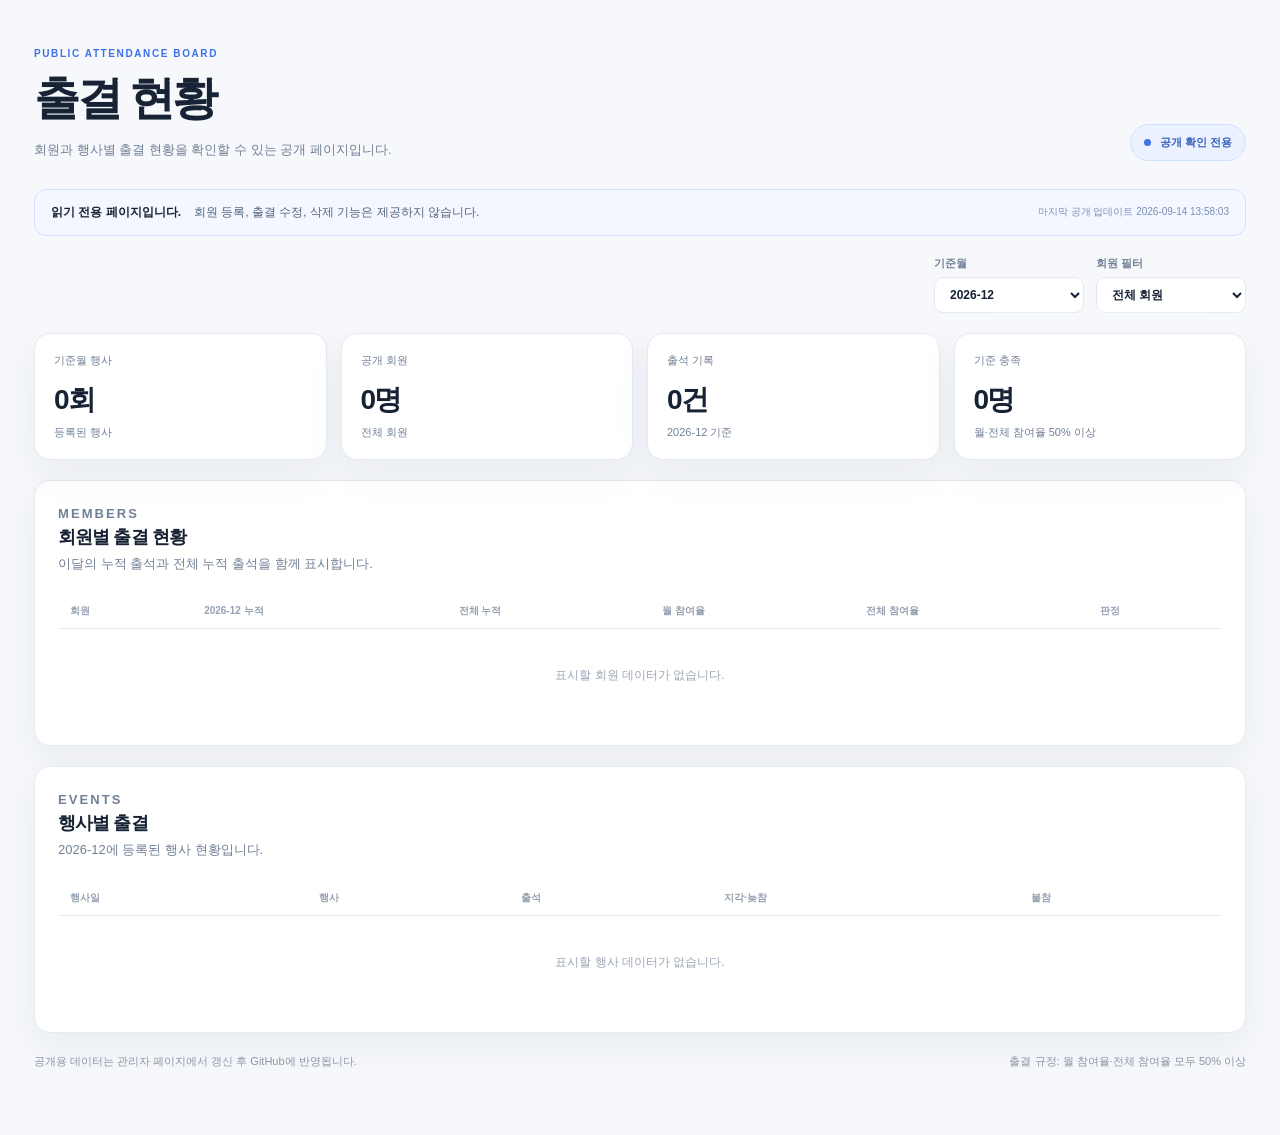
==== public/index.html @ c8b9cae0 "feat: add read-only public attendance page" ====
<!doctype html>
<html lang="ko">
<head>
  <meta charset="utf-8">
  <meta name="viewport" content="width=device-width, initial-scale=1">
  <meta name="description" content="출결 현황 공개 확인 페이지">
  <title>출결 현황</title>
  <link rel="stylesheet" href="./public.css">
</head>
<body>
  <main class="page-shell">
    <header class="hero">
      <div>
        <p class="eyebrow">PUBLIC ATTENDANCE BOARD</p>
        <h1>출결 현황</h1>
        <p class="hero-copy">회원과 행사별 출결 현황을 확인할 수 있는 공개 페이지입니다.</p>
      </div>
      <div class="read-only-badge"><span></span> 공개 확인 전용</div>
    </header>

    <section class="notice" aria-label="공개 페이지 안내">
      <strong>읽기 전용 페이지입니다.</strong>
      <span>회원 등록, 출결 수정, 삭제 기능은 제공하지 않습니다.</span>
      <small id="updated-at">데이터를 불러오는 중입니다.</small>
    </section>

    <section class="toolbar" aria-label="조회 조건">
      <label>
        <span>기준월</span>
        <select id="month-select" aria-label="기준월"></select>
      </label>
      <label>
        <span>회원 필터</span>
        <select id="member-select" aria-label="회원 필터"><option value="all">전체 회원</option></select>
      </label>
    </section>

    <section id="summary-cards" class="summary-grid" aria-label="요약"></section>
    <section id="member-section" class="panel"></section>
    <section id="event-section" class="panel"></section>

    <footer class="footer">
      <span>공개용 데이터는 관리자 페이지에서 갱신 후 GitHub에 반영됩니다.</span>
      <span>출결 규정: 월 참여율·전체 참여율 모두 50% 이상</span>
    </footer>
  </main>
  <script src="./public.js" defer></script>
</body>
</html>
---- public/public.css ----
:root { --ink: #172334; --muted: #718096; --line: #e5eaf0; --paper: #f6f8fb; --card: #fff; --blue: #3d71e8; --blue-soft: #ebf1ff; --green: #168a69; --green-soft: #e6f6ef; --orange: #c56b18; --orange-soft: #fff1dd; --shadow: 0 14px 38px rgba(31,45,68,.06); font-family: Pretendard, -apple-system, BlinkMacSystemFont, "Segoe UI", sans-serif; color: var(--ink); }
* { box-sizing: border-box; }
body { margin: 0; min-width: 320px; background: var(--paper); }
.page-shell { max-width: 1320px; margin: 0 auto; padding: 48px 34px 64px; }
.hero { display: flex; align-items: flex-end; justify-content: space-between; gap: 24px; margin-bottom: 28px; }
.eyebrow { margin: 0 0 9px; color: var(--blue); font-size: 10px; font-weight: 800; letter-spacing: .16em; }
h1, h2, p { margin-top: 0; }
h1 { margin-bottom: 10px; font-size: clamp(30px, 5vw, 46px); letter-spacing: -.07em; }
h2 { margin: 0 0 5px; font-size: 18px; letter-spacing: -.05em; }
.hero-copy, .panel-header p { margin-bottom: 0; color: var(--muted); font-size: 13px; line-height: 1.6; }
.read-only-badge { display: inline-flex; align-items: center; gap: 9px; padding: 10px 13px; border: 1px solid #cfe0ff; border-radius: 999px; color: #3560bd; background: var(--blue-soft); font-size: 11px; font-weight: 800; white-space: nowrap; }
.read-only-badge span { width: 7px; height: 7px; border-radius: 50%; background: var(--blue); }
.notice { display: grid; grid-template-columns: auto 1fr auto; align-items: center; gap: 13px; margin-bottom: 20px; padding: 14px 16px; border: 1px solid #cfe0ff; border-radius: 12px; color: #53657d; background: #f4f7ff; font-size: 12px; }
.notice strong { color: var(--ink); }
.notice small { color: #7990b8; white-space: nowrap; }
.toolbar { display: flex; justify-content: flex-end; gap: 12px; margin-bottom: 20px; }
.toolbar label { display: grid; gap: 6px; color: var(--muted); font-size: 11px; font-weight: 700; }
select { min-width: 150px; border: 1px solid var(--line); border-radius: 9px; padding: 9px 11px; color: var(--ink); background: #fff; font: inherit; font-size: 12px; }
.summary-grid { display: grid; grid-template-columns: repeat(4, minmax(0, 1fr)); gap: 14px; margin-bottom: 20px; }
.summary-card, .panel { border: 1px solid var(--line); border-radius: 16px; background: var(--card); box-shadow: var(--shadow); }
.summary-card { padding: 19px; }
.summary-card span, .summary-card small { display: block; color: var(--muted); font-size: 11px; }
.summary-card strong { display: block; margin: 13px 0 6px; font-size: 28px; letter-spacing: -.07em; }
.panel { margin-bottom: 20px; padding: 23px; }
.panel-header { display: flex; justify-content: space-between; gap: 14px; margin-bottom: 20px; }
.table-wrap { overflow-x: auto; }
table { width: 100%; min-width: 700px; border-collapse: collapse; }
th { padding: 10px 12px; border-bottom: 1px solid var(--line); color: #95a0b1; font-size: 10px; text-align: left; white-space: nowrap; }
td { padding: 13px 12px; border-bottom: 1px solid #edf0f4; color: #56647a; font-size: 12px; }
tr:last-child td { border-bottom: 0; }
.name-cell, .event-cell { color: var(--ink); }
.name-cell strong, .name-cell small, .event-cell strong, .event-cell small { display: block; }
.name-cell small, .event-cell small { margin-top: 4px; color: var(--muted); font-size: 10px; font-weight: 400; }
.avatar { display: inline-grid; place-items: center; width: 28px; height: 28px; margin-right: 8px; border-radius: 9px; color: #3560bd; background: var(--blue-soft); font-size: 11px; font-weight: 800; vertical-align: middle; }
.status { display: inline-flex; min-height: 23px; align-items: center; padding: 0 8px; border-radius: 999px; font-size: 10px; font-weight: 800; white-space: nowrap; }
.status.good { color: var(--green); background: var(--green-soft); }
.status.warn { color: var(--orange); background: var(--orange-soft); }
.empty, .empty-block { padding: 38px 15px; color: #9aa5b4; text-align: center; }
.empty-block { padding: 80px 20px; border: 1px dashed #ccd5e1; border-radius: 14px; background: #fff; }
.footer { display: flex; justify-content: space-between; gap: 14px; color: #8a96a7; font-size: 11px; line-height: 1.6; }
@media (max-width: 760px) { .page-shell { padding: 30px 16px 45px; } .hero { display: block; } .read-only-badge { margin-top: 18px; } .notice { grid-template-columns: 1fr; gap: 5px; } .notice small { white-space: normal; } .toolbar { justify-content: stretch; } .toolbar label { flex: 1; } select { width: 100%; min-width: 0; } .summary-grid { grid-template-columns: repeat(2, minmax(0, 1fr)); } .panel { padding: 17px; } .footer { display: grid; } }
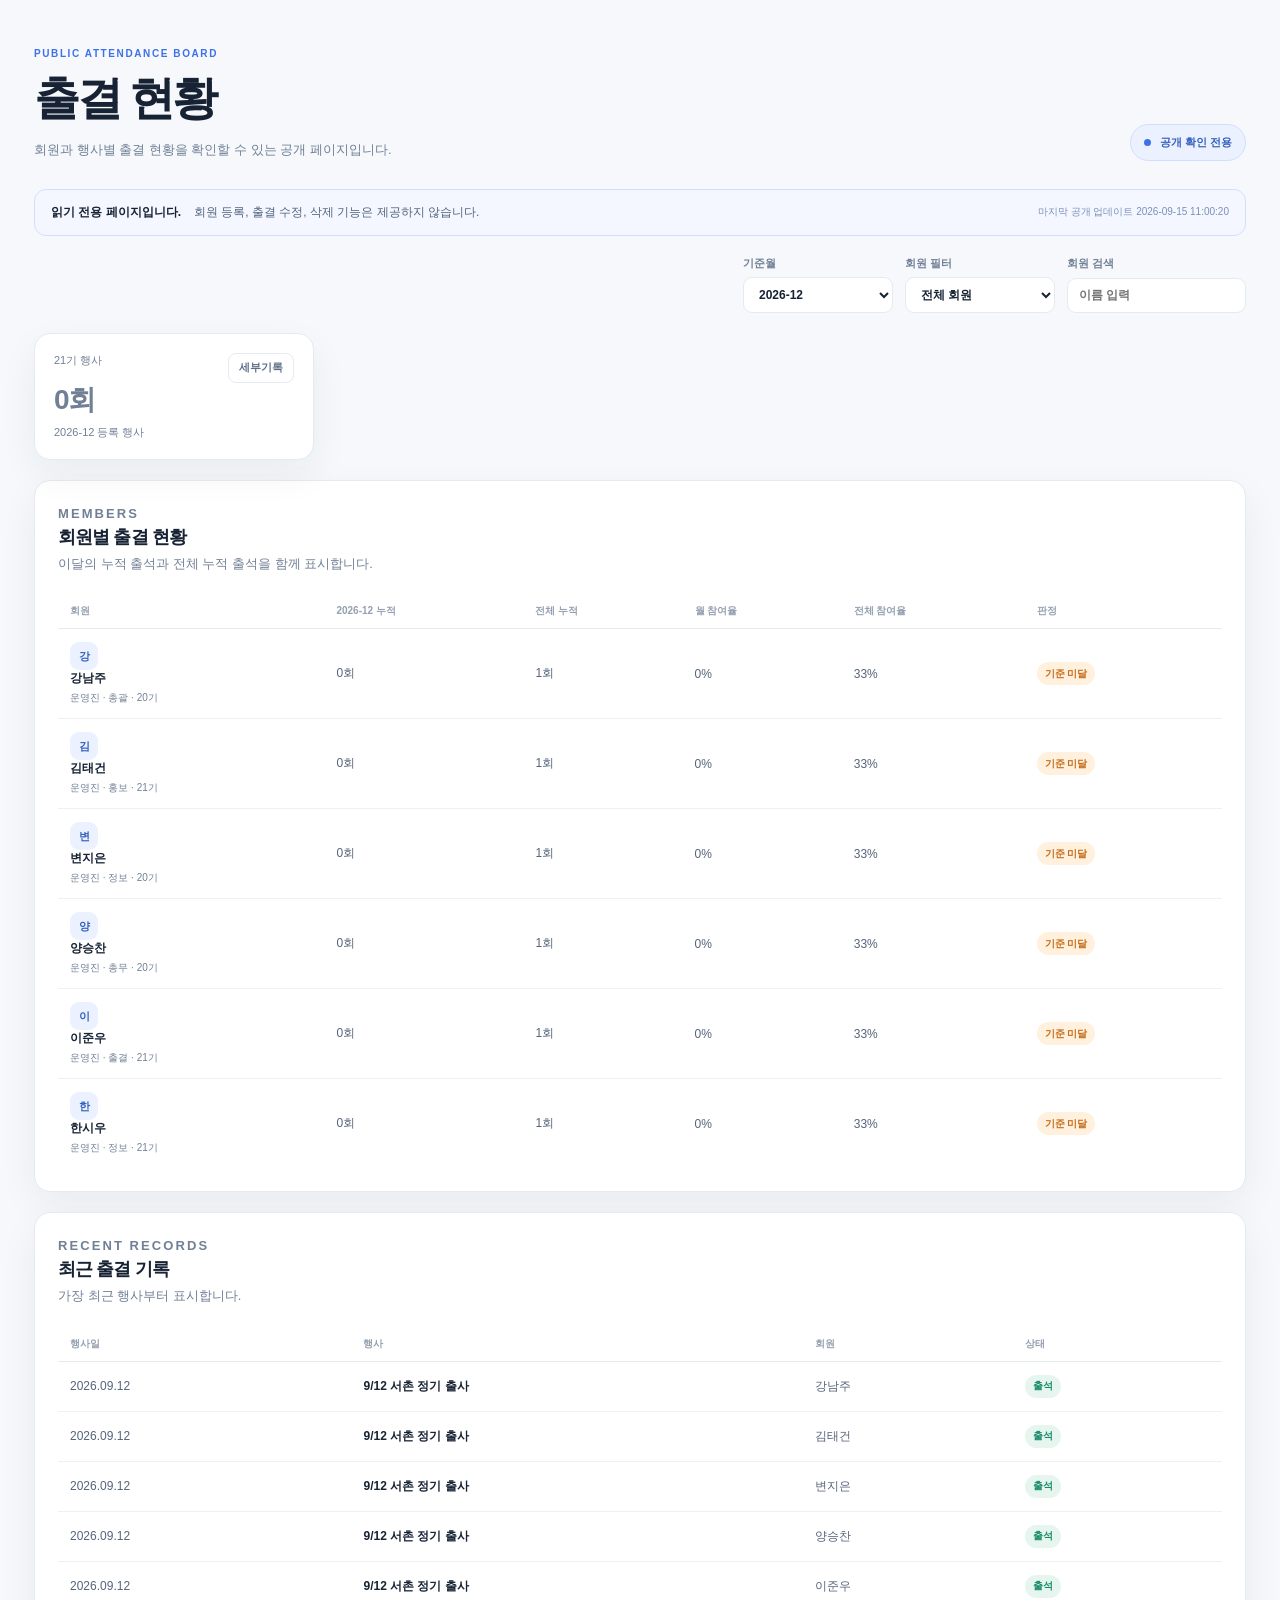
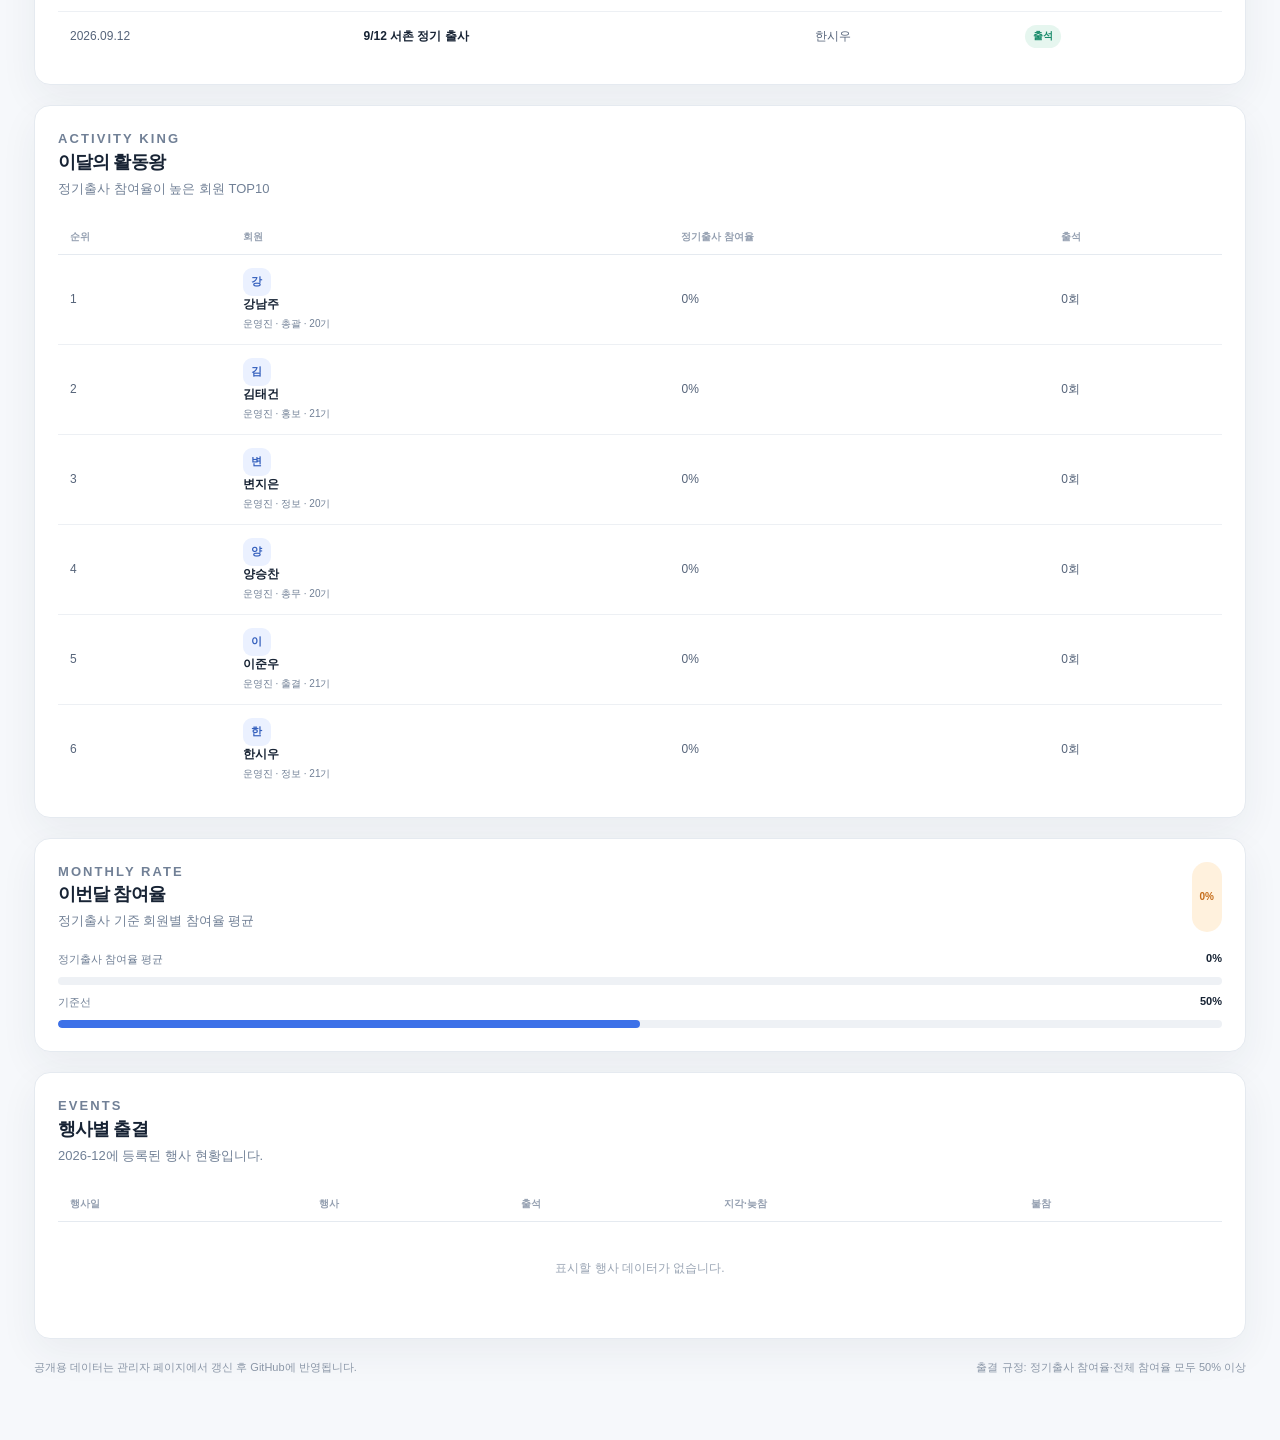
==== commit e71fa5c9: "feat: refine attendance dashboard" ====
--- a/public/index.html
+++ b/public/index.html
@@ -33,15 +33,22 @@
         <span>회원 필터</span>
         <select id="member-select" aria-label="회원 필터"><option value="all">전체 회원</option></select>
       </label>
+      <label>
+        <span>회원 검색</span>
+        <input id="member-search" aria-label="회원 검색" type="search" placeholder="이름 입력">
+      </label>
     </section>
 
     <section id="summary-cards" class="summary-grid" aria-label="요약"></section>
     <section id="member-section" class="panel"></section>
+    <section id="recent-section" class="panel"></section>
+    <section id="activity-section" class="panel"></section>
+    <section id="rate-section" class="panel"></section>
     <section id="event-section" class="panel"></section>
 
     <footer class="footer">
       <span>공개용 데이터는 관리자 페이지에서 갱신 후 GitHub에 반영됩니다.</span>
-      <span>출결 규정: 월 참여율·전체 참여율 모두 50% 이상</span>
+      <span>출결 규정: 정기출사 참여율·전체 참여율 모두 50% 이상</span>
     </footer>
   </main>
   <script src="./public.js" defer></script>
--- a/public/public.css
+++ b/public/public.css
@@ -15,12 +15,22 @@
 .notice small { color: #7990b8; white-space: nowrap; }
 .toolbar { display: flex; justify-content: flex-end; gap: 12px; margin-bottom: 20px; }
 .toolbar label { display: grid; gap: 6px; color: var(--muted); font-size: 11px; font-weight: 700; }
-select { min-width: 150px; border: 1px solid var(--line); border-radius: 9px; padding: 9px 11px; color: var(--ink); background: #fff; font: inherit; font-size: 12px; }
+select, input { min-width: 150px; border: 1px solid var(--line); border-radius: 9px; padding: 9px 11px; color: var(--ink); background: #fff; font: inherit; font-size: 12px; }
+.summary-grid-single { grid-template-columns: minmax(220px, 280px); }
 .summary-grid { display: grid; grid-template-columns: repeat(4, minmax(0, 1fr)); gap: 14px; margin-bottom: 20px; }
+.summary-grid.summary-grid-single { grid-template-columns: minmax(220px, 280px); }
 .summary-card, .panel { border: 1px solid var(--line); border-radius: 16px; background: var(--card); box-shadow: var(--shadow); }
 .summary-card { padding: 19px; }
+.summary-details { cursor: pointer; }
+.summary-details > summary { display: flex; align-items: flex-start; justify-content: space-between; gap: 12px; list-style: none; outline: 0; }
+.summary-details > summary::-webkit-details-marker { display: none; }
+.summary-content { display: block; }
 .summary-card span, .summary-card small { display: block; color: var(--muted); font-size: 11px; }
 .summary-card strong { display: block; margin: 13px 0 6px; font-size: 28px; letter-spacing: -.07em; }
+.summary-toggle { display: inline-flex !important; align-items: center; gap: 5px; min-height: 30px; padding: 0 10px; border: 1px solid var(--line); border-radius: 8px; color: #607089 !important; background: #fff; font-size: 11px !important; font-weight: 700; line-height: 1; }
+.summary-detail-list { display: grid; gap: 9px; margin-top: 17px; padding-top: 14px; border-top: 1px solid #edf0f4; }
+.summary-detail-list > div { display: block; gap: 12px; font-size: 12px; }
+.summary-detail-list span { display: block; color: var(--muted); line-height: 1.55; }
 .panel { margin-bottom: 20px; padding: 23px; }
 .panel-header { display: flex; justify-content: space-between; gap: 14px; margin-bottom: 20px; }
 .table-wrap { overflow-x: auto; }
@@ -35,7 +45,20 @@
 .status { display: inline-flex; min-height: 23px; align-items: center; padding: 0 8px; border-radius: 999px; font-size: 10px; font-weight: 800; white-space: nowrap; }
 .status.good { color: var(--green); background: var(--green-soft); }
 .status.warn { color: var(--orange); background: var(--orange-soft); }
+.status.bad { color: #c34646; background: #fff0f0; }
+.detail-list { display: grid; gap: 10px; }
+.detail-list > div { display: flex; justify-content: space-between; align-items: center; padding: 13px 0; border-bottom: 1px solid #edf0f4; }
+.detail-list > div:last-child { border-bottom: 0; }
+.detail-list span { color: var(--muted); font-size: 12px; }
+.detail-list strong { color: var(--ink); font-size: 20px; letter-spacing: -.05em; }
+.progress-area { display: grid; gap: 10px; }
+.progress-meta { display: flex; justify-content: space-between; color: var(--muted); font-size: 11px; }
+.progress-meta strong { color: var(--ink); }
+.progress-track { height: 8px; overflow: hidden; border-radius: 99px; background: #eef1f5; }
+.progress-fill { height: 100%; border-radius: inherit; background: var(--blue); }
+.progress-fill.green { background: var(--green); }
+.progress-fill.orange { background: #e7a142; }
 .empty, .empty-block { padding: 38px 15px; color: #9aa5b4; text-align: center; }
 .empty-block { padding: 80px 20px; border: 1px dashed #ccd5e1; border-radius: 14px; background: #fff; }
 .footer { display: flex; justify-content: space-between; gap: 14px; color: #8a96a7; font-size: 11px; line-height: 1.6; }
-@media (max-width: 760px) { .page-shell { padding: 30px 16px 45px; } .hero { display: block; } .read-only-badge { margin-top: 18px; } .notice { grid-template-columns: 1fr; gap: 5px; } .notice small { white-space: normal; } .toolbar { justify-content: stretch; } .toolbar label { flex: 1; } select { width: 100%; min-width: 0; } .summary-grid { grid-template-columns: repeat(2, minmax(0, 1fr)); } .panel { padding: 17px; } .footer { display: grid; } }
+@media (max-width: 760px) { .page-shell { padding: 30px 16px 45px; } .hero { display: block; } .read-only-badge { margin-top: 18px; } .notice { grid-template-columns: 1fr; gap: 5px; } .notice small { white-space: normal; } .toolbar { justify-content: stretch; flex-wrap: wrap; } .toolbar label { flex: 1 1 140px; } select, input { width: 100%; min-width: 0; } .summary-grid, .summary-grid.summary-grid-single { grid-template-columns: 1fr; } .panel { padding: 17px; } .footer { display: grid; } }
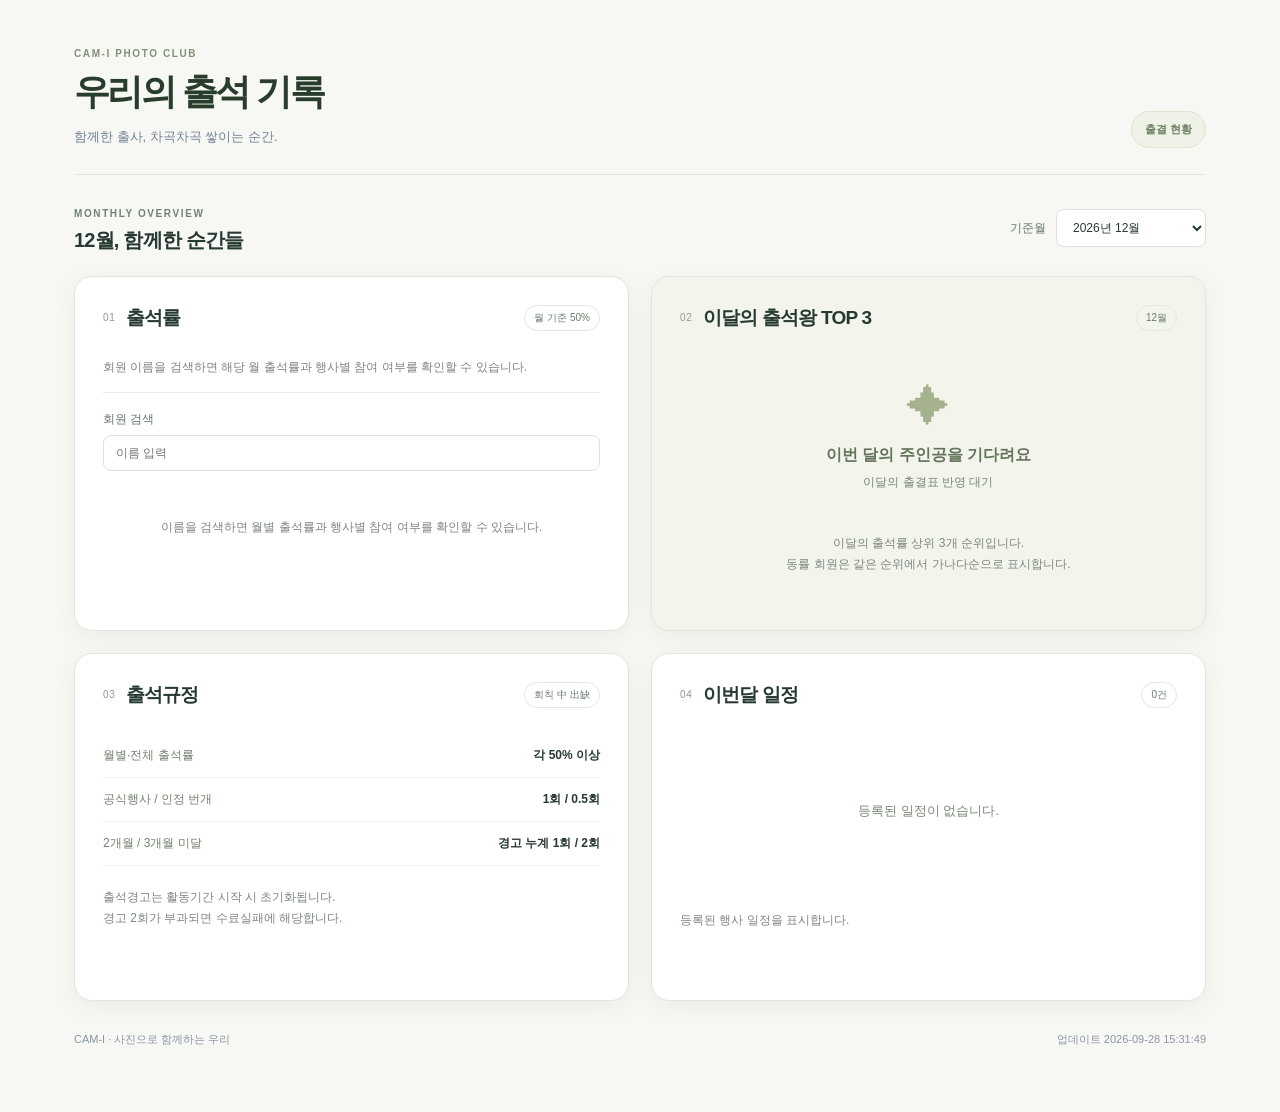
==== commit 41237e3c: "feat: refresh attendance dashboard" ====
--- a/public/index.html
+++ b/public/index.html
@@ -6,51 +6,27 @@
   <meta name="description" content="출결 현황 공개 확인 페이지">
   <title>출결 현황</title>
   <link rel="stylesheet" href="./public.css">
+  <link rel="stylesheet" href="./board.css">
 </head>
 <body>
   <main class="page-shell">
     <header class="hero">
       <div>
-        <p class="eyebrow">PUBLIC ATTENDANCE BOARD</p>
-        <h1>출결 현황</h1>
-        <p class="hero-copy">회원과 행사별 출결 현황을 확인할 수 있는 공개 페이지입니다.</p>
+        <p class="eyebrow">CAM-I PHOTO CLUB</p>
+        <h1>우리의 출석 기록</h1>
+        <p class="hero-copy">함께한 출사, 차곡차곡 쌓이는 순간.</p>
       </div>
-      <div class="read-only-badge"><span></span> 공개 확인 전용</div>
+      <div class="read-only-badge">출결 현황</div>
     </header>
 
-    <section class="notice" aria-label="공개 페이지 안내">
-      <strong>읽기 전용 페이지입니다.</strong>
-      <span>회원 등록, 출결 수정, 삭제 기능은 제공하지 않습니다.</span>
-      <small id="updated-at">데이터를 불러오는 중입니다.</small>
-    </section>
-
-    <section class="toolbar" aria-label="조회 조건">
-      <label>
-        <span>기준월</span>
-        <select id="month-select" aria-label="기준월"></select>
-      </label>
-      <label>
-        <span>회원 필터</span>
-        <select id="member-select" aria-label="회원 필터"><option value="all">전체 회원</option></select>
-      </label>
-      <label>
-        <span>회원 검색</span>
-        <input id="member-search" aria-label="회원 검색" type="search" placeholder="이름 입력">
-      </label>
-    </section>
-
-    <section id="summary-cards" class="summary-grid" aria-label="요약"></section>
-    <section id="member-section" class="panel"></section>
-    <section id="recent-section" class="panel"></section>
-    <section id="activity-section" class="panel"></section>
-    <section id="rate-section" class="panel"></section>
-    <section id="event-section" class="panel"></section>
+    <div id="public-board" aria-live="polite">출결 정보를 불러오는 중입니다.</div>
 
     <footer class="footer">
-      <span>공개용 데이터는 관리자 페이지에서 갱신 후 GitHub에 반영됩니다.</span>
-      <span>출결 규정: 정기출사 참여율·전체 참여율 모두 50% 이상</span>
+      <span>CAM-I · 사진으로 함께하는 우리</span>
+      <span id="updated-at"></span>
     </footer>
   </main>
+  <script src="./board.js" defer></script>
   <script src="./public.js" defer></script>
 </body>
 </html>
--- a/public/public.css
+++ b/public/public.css
@@ -16,9 +16,9 @@
 .toolbar { display: flex; justify-content: flex-end; gap: 12px; margin-bottom: 20px; }
 .toolbar label { display: grid; gap: 6px; color: var(--muted); font-size: 11px; font-weight: 700; }
 select, input { min-width: 150px; border: 1px solid var(--line); border-radius: 9px; padding: 9px 11px; color: var(--ink); background: #fff; font: inherit; font-size: 12px; }
-.summary-grid-single { grid-template-columns: minmax(220px, 280px); }
+.summary-grid-single { grid-template-columns: 1fr; }
 .summary-grid { display: grid; grid-template-columns: repeat(4, minmax(0, 1fr)); gap: 14px; margin-bottom: 20px; }
-.summary-grid.summary-grid-single { grid-template-columns: minmax(220px, 280px); }
+.summary-grid.summary-grid-single { grid-template-columns: 1fr; }
 .summary-card, .panel { border: 1px solid var(--line); border-radius: 16px; background: var(--card); box-shadow: var(--shadow); }
 .summary-card { padding: 19px; }
 .summary-details { cursor: pointer; }
@@ -62,3 +62,11 @@
 .empty-block { padding: 80px 20px; border: 1px dashed #ccd5e1; border-radius: 14px; background: #fff; }
 .footer { display: flex; justify-content: space-between; gap: 14px; color: #8a96a7; font-size: 11px; line-height: 1.6; }
 @media (max-width: 760px) { .page-shell { padding: 30px 16px 45px; } .hero { display: block; } .read-only-badge { margin-top: 18px; } .notice { grid-template-columns: 1fr; gap: 5px; } .notice small { white-space: normal; } .toolbar { justify-content: stretch; flex-wrap: wrap; } .toolbar label { flex: 1 1 140px; } select, input { width: 100%; min-width: 0; } .summary-grid, .summary-grid.summary-grid-single { grid-template-columns: 1fr; } .panel { padding: 17px; } .footer { display: grid; } }
+
+body {background:#f7f8f3;}
+.page-shell {max-width:1200px;}
+.hero {padding-bottom:26px;border-bottom:1px solid #e1e7dc;margin-bottom:28px;}
+.hero h1 {font-size:36px;color:#293d2d;}
+.eyebrow {color:#829176;}
+.read-only-badge {color:#6e8263;background:#eef2e7;border-color:#dce4d1;}
+.footer {margin-top:30px;}
--- a/public/board.css
+++ b/public/board.css
@@ -0,0 +1,112 @@
+.attendance-board { display:grid;grid-template-columns:repeat(2,minmax(0,1fr));gap:22px;align-items:stretch; }
+.board-toolbar {display:flex;align-items:center;justify-content:space-between;gap:20px;margin-bottom:22px;}
+.board-kicker {font-size:10px;font-weight:750;letter-spacing:.16em;color:#728275;}
+.board-toolbar p {margin:6px 0 0;font-size:20px;font-weight:650;letter-spacing:-.04em;color:#263a32;}
+.board-month {display:flex;align-items:center;gap:10px;font-size:12px;color:#66776d;}
+.board-month select,.board-search input,.board-import input {font:inherit;padding:10px 12px;border:1px solid #dbe4dc;border-radius:8px;background:#fff;color:#263a32;}
+.board-card {min-width:0;min-height:348px;padding:28px;border:1px solid #e0e6df;border-radius:18px;background:#fff;box-shadow:0 6px 22px #223a2510;color:#263a32;}
+.board-card header {display:flex;align-items:center;gap:10px;margin-bottom:26px;}
+.board-card h2 {font-size:19px;margin:0;letter-spacing:-.04em;color:inherit;}
+.board-number {font-size:10px;letter-spacing:.07em;color:#8c9a8e;}
+.board-chip {margin-left:auto;white-space:nowrap;border:1px solid #e2e8de;border-radius:20px;padding:5px 9px;font-size:10px;color:#687d6b;font-weight:500;}
+.board-rate-intro {margin:18px 0 14px;padding-bottom:14px;border-bottom:1px solid #e8ece5;}
+.board-rate-preview {display:grid;gap:0;}
+.board-rate-row {padding:10px 0;border-bottom:1px solid #eef1ec;}
+.board-rate-row:last-child {border-bottom:0;}
+.board-rate-row-main {display:flex;justify-content:space-between;align-items:flex-start;gap:12px;font-size:12px;}
+.board-rate-row-main>span {color:#78877b;text-align:right;white-space:nowrap;font-size:11px;}
+.board-inline-meter {height:4px;margin-top:8px;border-radius:8px;background:#edf1ea;overflow:hidden;}
+.board-inline-meter i {display:block;height:100%;border-radius:inherit;background:#829b76;}
+.board-note {color:#7c877d;font-size:12px;line-height:1.8;margin:21px 0 0;word-break:keep-all;}
+.board-details {margin-top:20px;border-top:1px solid #e8ece5;padding-top:15px;}
+.board-details>summary,.board-import>summary {cursor:pointer;font-size:12px;font-weight:650;color:#536c53;}
+.board-details>summary:focus-visible,.board-import>summary:focus-visible {outline:2px solid #577553;outline-offset:5px;}
+.board-search {display:grid;gap:7px;margin-top:18px;color:#68776b;font-size:12px;}
+.board-search input {width:100%;box-sizing:border-box;}
+.board-search-result {margin-top:18px;}
+.board-search-hint {padding:28px 8px;text-align:center;color:#7c877d;font-size:12px;line-height:1.8;}
+.member-search-card {padding-top:4px;}
+.member-search-card .board-rate-row {padding-top:0;}
+.member-event-list {margin-top:20px;border-top:1px solid #e8ece5;}
+.member-event-list h3 {margin:15px 0 7px;font-size:12px;color:#536c53;}
+.member-event-row {display:grid;grid-template-columns:42px 1fr auto;gap:9px;align-items:center;padding:9px 0;border-bottom:1px solid #eef1ec;font-size:11px;}
+.member-event-row time {font-variant-numeric:tabular-nums;color:#849080;}
+.member-event-row span {min-width:0;overflow-wrap:anywhere;color:#536257;}
+.member-event-status {font-size:10px;font-weight:700;white-space:nowrap;}
+.member-event-status.is-present {color:#5b8058;}
+.member-event-status.is-absent {color:#a17a66;}
+.member-event-status.is-upcoming {color:#809170;}
+.board-member-meta {display:block;margin-top:5px;font-size:10px;color:#81917d;}
+.board-winners {background:#f3f5ed;text-align:center;}
+.board-winners header {text-align:left;}
+.board-winner-mark {display:block;color:#a6b28e;font-size:43px;font-weight:400;line-height:1.4;}
+.board-winner-names {font-size:25px;line-height:1.6;font-weight:650;margin-top:12px;word-break:keep-all;}
+.board-winner-copy {font-size:13px;color:#738164;margin:7px 0;}
+.board-podium {display:grid;grid-template-columns:1fr 1.15fr 1fr;gap:8px;align-items:end;min-height:205px;padding:10px 0 0;}
+.podium-place {display:flex;flex-direction:column;align-items:center;min-width:0;}
+.podium-label {font-size:14px;font-weight:750;color:#5d705c;margin-bottom:8px;}
+.podium-names {display:grid;gap:3px;width:100%;padding:0 4px;box-sizing:border-box;min-height:30px;align-content:end;}
+.podium-names strong {font-size:13px;font-weight:650;line-height:1.35;word-break:keep-all;}
+.podium-step {display:flex;align-items:center;justify-content:center;width:100%;margin-top:8px;border-radius:9px 9px 3px 3px;background:#dce6d0;color:#587153;font-size:12px;font-weight:750;}
+.podium-step span {padding:9px 3px;}
+.podium-step small {padding:9px 3px;color:inherit;font-size:10px;font-weight:600;opacity:.8;}
+.podium-first .podium-label {color:#35533c;font-size:17px;}
+.podium-first .podium-step {min-height:76px;background:#b7cfa6;color:#294832;}
+.podium-second .podium-step {min-height:53px;}
+.podium-third .podium-step {min-height:40px;background:#e4eadc;}
+.podium-empty {visibility:hidden;}
+.board-empty {min-height:155px;display:flex;flex-direction:column;justify-content:center;align-items:center;text-align:center;gap:8px;font-size:13px;color:#798675;}
+.board-empty strong {font-size:16px;font-weight:600;color:#63755a;}
+.board-empty p {margin:0;font-size:12px;}
+.board-rule-summary {margin:0;}
+.board-rule-summary>div {display:flex;justify-content:space-between;gap:12px;padding:13px 0;border-bottom:1px solid #eef1ec;font-size:12px;}
+.board-rule-summary dt {color:#73806f;}
+.board-rule-summary dd {margin:0;font-weight:650;text-align:right;}
+.board-rule-full {padding-top:20px;text-align:left;}
+.board-rule-full h3 {font-size:15px;margin:23px 0 12px;}
+.board-rule-full p {font-size:12px;line-height:1.9;word-break:keep-all;color:#647364;}
+.board-event-list {list-style:none;margin:0;padding:0;}
+.board-event-list li {display:flex;gap:15px;align-items:center;padding:11px 0;border-bottom:1px solid #eef1ec;}
+.board-event-list li:last-child {border-bottom:0;}
+.board-event-list time {flex:0 0 37px;text-align:center;background:#f2f5ef;border-radius:8px;padding:6px 0;}
+.board-event-list time strong {display:block;font-size:19px;line-height:1.2;font-weight:600;}
+.board-event-list time span {font-size:9px;color:#7c8a79;}
+.board-event-list li>div {min-width:0;flex:1;}
+.board-event-list li>div strong {font-size:13px;font-weight:600;overflow-wrap:anywhere;}
+.board-event-list li>div span {display:block;font-size:10px;color:#849080;margin-top:5px;}
+.board-event-state {font-size:10px;color:#849080;white-space:nowrap;}
+.board-import {margin-top:26px;padding:20px 24px;background:#fff;border:1px solid #e1e7df;border-radius:12px;color:#657562;font-size:12px;}
+.board-import summary span {font-size:10px;margin-left:8px;font-weight:400;}
+.board-import p {line-height:1.8;margin-top:20px;}
+.board-import form {display:flex;flex-wrap:wrap;align-items:end;gap:14px;margin:18px 0;}
+.board-import label {display:grid;gap:8px;min-width:0;}
+.board-import input {max-width:100%;}
+.board-import table {width:100%;min-width:480px;border-collapse:collapse;margin-top:15px;font-size:12px;}
+.board-import th,.board-import td {padding:10px;text-align:left;border-bottom:1px solid #e4eadf;}
+.board-import .import-scroll {overflow:auto;max-height:300px;}
+.board-import .import-issues {line-height:1.8;color:#976721;}
+#import-result {line-height:1.8;}
+.calendar-poster {position:relative;isolation:isolate;border-radius:12px;}
+.calendar-poster>img {display:block;width:100%;height:auto;border-radius:12px;}
+.calendar-hotspot {position:absolute;left:92.78%;top:var(--day-y);width:5.6%;aspect-ratio:1;border:0;border-radius:50%;padding:0;transform:translate(-50%,-50%);background:transparent;color:#203d29;cursor:pointer;z-index:2;transition:transform .18s,box-shadow .18s,background .18s;font:inherit;}
+.calendar-hotspot span {opacity:0;font-size:clamp(11px,1.8vw,22px);}
+.calendar-hotspot[aria-expanded="true"] {transform:translate(-50%,-50%) scale(1.55);background:#d7e7ac;box-shadow:0 0 0 3px #f2f8d773,0 5px 20px #071e2766;z-index:4;}
+.calendar-hotspot[aria-expanded="true"] span {opacity:1;}
+.calendar-hotspot:focus-visible {outline:3px solid white;outline-offset:3px;}
+.calendar-break {border:1px dashed #e1ebc99c;}
+.calendar-popup[hidden] {display:none;}
+.calendar-popup {position:absolute;right:17%;top:clamp(10px,calc(var(--day-y) - 70px),75%);width:72%;max-width:255px;box-sizing:border-box;padding:20px;border-radius:16px;background:#fcfff1;color:#23412d;box-shadow:0 15px 45px #001b1c66;border:1px solid #e2ebce;z-index:5;animation:calendar-appear .15s ease-out;}
+.calendar-popup::after {content:"";position:absolute;top:64px;right:-8px;border-top:8px solid transparent;border-bottom:8px solid transparent;border-left:8px solid #fcfff1;}
+.calendar-popup-close {position:absolute;right:7px;top:5px;width:32px;height:32px;border:0;border-radius:50%;background:transparent;color:#708362;font-size:24px;cursor:pointer;}
+.calendar-popup-month {font-size:9px;font-weight:700;letter-spacing:.15em;color:#809363;}
+.calendar-popup-date {display:flex;gap:12px;align-items:center;margin:8px 0 12px;}
+.calendar-popup-date>strong {font-size:46px;font-weight:600;line-height:1;letter-spacing:-.05em;}
+.calendar-popup-date>span {font-size:11px;color:#768c65;}
+.calendar-popup h3 {margin:0 0 8px;font-size:20px;letter-spacing:-.04em;}
+.calendar-popup p {margin:0;font-size:11px;line-height:1.7;color:#768564;word-break:keep-all;}
+.calendar-help {font-size:11px;color:#78866c;line-height:1.7;margin:14px 0 0;}
+.calendar-break-note {font-size:12px;color:#536747;background:#f3f6eb;padding:11px 13px;border-radius:8px;margin:10px 0 0;}
+@keyframes calendar-appear {from {opacity:0;transform:translateX(6px) scale(.96);} to {opacity:1;transform:translateX(0) scale(1);}}
+@media(prefers-reduced-motion:reduce) {.calendar-hotspot{transition:none}.calendar-popup{animation:none}}
+@media(min-width:900px) {.board-rate,.board-winners {min-height:355px;}}
+@media(max-width:760px) {.attendance-board {grid-template-columns:1fr;gap:16px;}.board-card{padding:22px;min-height:0}.board-toolbar{align-items:start}.board-toolbar p{font-size:17px}.board-month{display:grid;gap:6px}.board-month select{min-width:0;width:auto}.board-chip{font-size:9px}.board-import form{display:grid}.board-import label{max-width:100%}.board-rule-summary>div{font-size:11px}.board-rate-row-main>span{font-size:10px}.board-podium{gap:4px;min-height:185px}.podium-names strong{font-size:11px}.podium-label{font-size:12px}.podium-first .podium-label{font-size:15px}.member-event-row{grid-template-columns:39px 1fr auto;font-size:10px}}
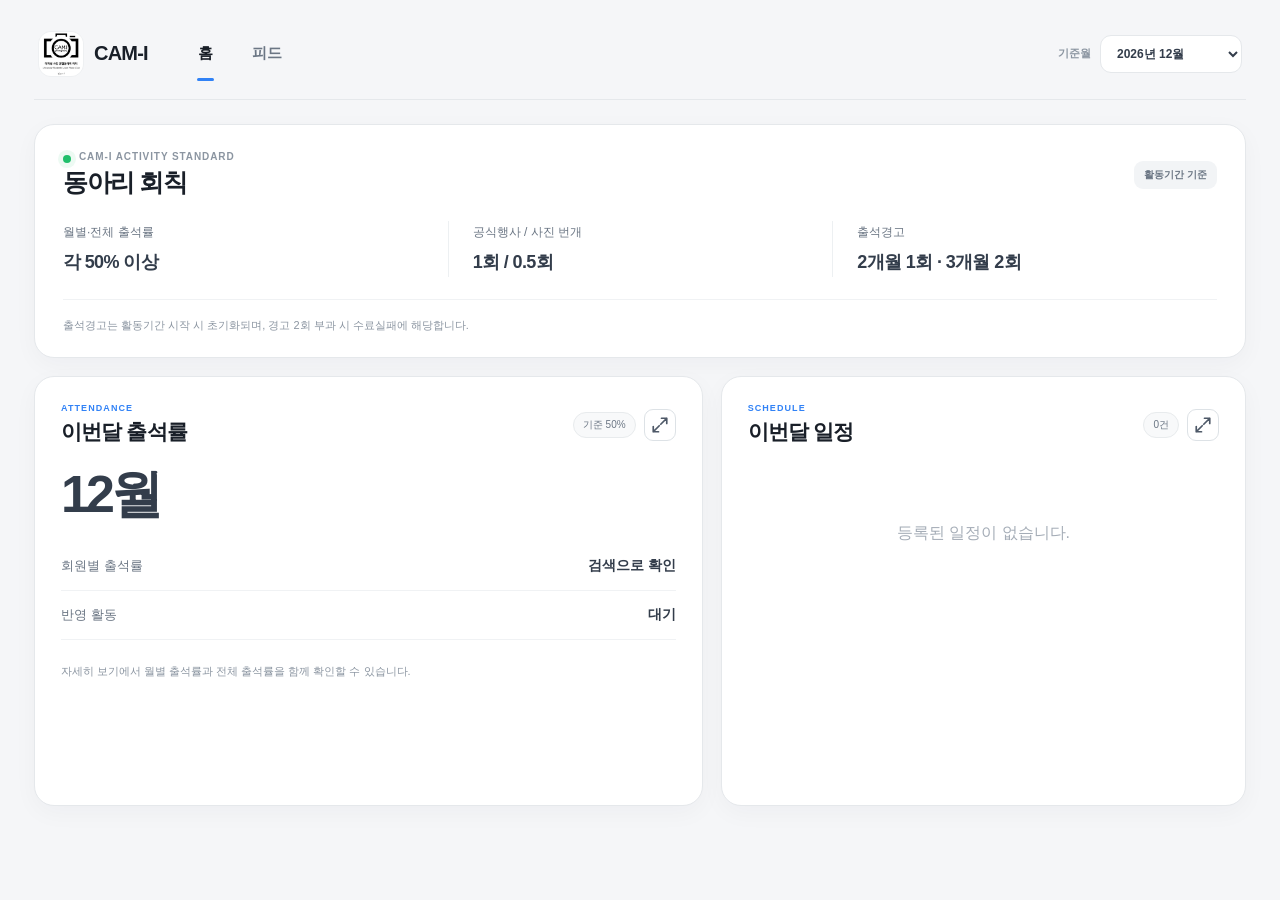
==== commit 39115d52: "feat: redesign attendance portal navigation" ====
--- a/public/index.html
+++ b/public/index.html
@@ -10,21 +10,8 @@
 </head>
 <body>
   <main class="page-shell">
-    <header class="hero">
-      <div>
-        <p class="eyebrow">CAM-I PHOTO CLUB</p>
-        <h1>우리의 출석 기록</h1>
-        <p class="hero-copy">함께한 출사, 차곡차곡 쌓이는 순간.</p>
-      </div>
-      <div class="read-only-badge">출결 현황</div>
-    </header>
-
     <div id="public-board" aria-live="polite">출결 정보를 불러오는 중입니다.</div>
-
-    <footer class="footer">
-      <span>CAM-I · 사진으로 함께하는 우리</span>
-      <span id="updated-at"></span>
-    </footer>
+    <span id="updated-at" hidden></span>
   </main>
   <script src="./board.js" defer></script>
   <script src="./public.js" defer></script>
--- a/public/public.css
+++ b/public/public.css
@@ -63,10 +63,6 @@
 .footer { display: flex; justify-content: space-between; gap: 14px; color: #8a96a7; font-size: 11px; line-height: 1.6; }
 @media (max-width: 760px) { .page-shell { padding: 30px 16px 45px; } .hero { display: block; } .read-only-badge { margin-top: 18px; } .notice { grid-template-columns: 1fr; gap: 5px; } .notice small { white-space: normal; } .toolbar { justify-content: stretch; flex-wrap: wrap; } .toolbar label { flex: 1 1 140px; } select, input { width: 100%; min-width: 0; } .summary-grid, .summary-grid.summary-grid-single { grid-template-columns: 1fr; } .panel { padding: 17px; } .footer { display: grid; } }
 
-body {background:#f7f8f3;}
-.page-shell {max-width:1200px;}
-.hero {padding-bottom:26px;border-bottom:1px solid #e1e7dc;margin-bottom:28px;}
-.hero h1 {font-size:36px;color:#293d2d;}
-.eyebrow {color:#829176;}
-.read-only-badge {color:#6e8263;background:#eef2e7;border-color:#dce4d1;}
-.footer {margin-top:30px;}
+body {background:#f5f6f8;}
+.page-shell {max-width:1560px;padding:26px 34px 64px;}
+@media(max-width:760px) {.page-shell{padding:16px 14px 42px;}}
--- a/public/board.css
+++ b/public/board.css
@@ -1,5 +1,5 @@
 .attendance-board { display:grid;grid-template-columns:repeat(2,minmax(0,1fr));gap:22px;align-items:stretch; }
-.board-toolbar {display:flex;align-items:center;justify-content:space-between;gap:20px;margin-bottom:22px;}
+.board-toolbar {display:flex;align-items:center;justify-content:flex-end;gap:20px;margin-bottom:22px;}
 .board-kicker {font-size:10px;font-weight:750;letter-spacing:.16em;color:#728275;}
 .board-toolbar p {margin:6px 0 0;font-size:20px;font-weight:650;letter-spacing:-.04em;color:#263a32;}
 .board-month {display:flex;align-items:center;gap:10px;font-size:12px;color:#66776d;}
@@ -8,7 +8,21 @@
 .board-card header {display:flex;align-items:center;gap:10px;margin-bottom:26px;}
 .board-card h2 {font-size:19px;margin:0;letter-spacing:-.04em;color:inherit;}
 .board-number {font-size:10px;letter-spacing:.07em;color:#8c9a8e;}
-.board-chip {margin-left:auto;white-space:nowrap;border:1px solid #e2e8de;border-radius:20px;padding:5px 9px;font-size:10px;color:#687d6b;font-weight:500;}
+.board-card-actions {display:flex;align-items:center;gap:8px;margin-left:auto;}
+.board-chip {white-space:nowrap;border:1px solid #e2e8de;border-radius:20px;padding:5px 9px;font-size:10px;color:#687d6b;font-weight:500;}
+.board-expand {display:grid;place-items:center;width:32px;height:32px;padding:0;border:1px solid #d7e0d4;border-radius:9px;background:#fff;color:#536c53;transition:background .16s,border-color .16s,transform .16s;}
+.board-expand svg {width:18px;height:18px;fill:none;stroke:currentColor;stroke-width:2.25;stroke-linecap:round;stroke-linejoin:round;}
+.board-close-mark {display:none;}
+.board-expand[aria-expanded="true"] .board-expand-mark {display:none;}
+.board-expand[aria-expanded="true"] .board-close-mark {display:block;}
+.board-expand:hover {border-color:#aebfa9;background:#f4f7f1;transform:translateY(-1px);}
+.board-expand:focus-visible {outline:2px solid #577553;outline-offset:3px;}
+body.board-modal-open {overflow:hidden;}
+.board-expand-backdrop {position:fixed;inset:0;z-index:1000;border:0;background:#14251dcc;cursor:zoom-out;}
+.board-card.is-expanded {position:fixed;top:24px;bottom:24px;left:50%;z-index:1001;width:min(1180px,calc(100vw - 48px));min-height:0;overflow:auto;transform:translateX(-50%);padding:36px;border-color:#cdd9ca;box-shadow:0 28px 90px #0d201666;}
+.board-card.is-expanded header {position:sticky;top:-36px;z-index:8;margin:-36px -36px 26px;padding:28px 36px 18px;background:inherit;border-bottom:1px solid #e1e8de;}
+.board-card.is-expanded h2 {font-size:24px;}
+.board-card.is-expanded .board-expand {background:#263a32;color:#fff;border-color:#263a32;}
 .board-rate-intro {margin:18px 0 14px;padding-bottom:14px;border-bottom:1px solid #e8ece5;}
 .board-rate-preview {display:grid;gap:0;}
 .board-rate-row {padding:10px 0;border-bottom:1px solid #eef1ec;}
@@ -42,19 +56,19 @@
 .board-winner-mark {display:block;color:#a6b28e;font-size:43px;font-weight:400;line-height:1.4;}
 .board-winner-names {font-size:25px;line-height:1.6;font-weight:650;margin-top:12px;word-break:keep-all;}
 .board-winner-copy {font-size:13px;color:#738164;margin:7px 0;}
-.board-podium {display:grid;grid-template-columns:1fr 1.15fr 1fr;gap:8px;align-items:end;min-height:205px;padding:10px 0 0;}
-.podium-place {display:flex;flex-direction:column;align-items:center;min-width:0;}
-.podium-label {font-size:14px;font-weight:750;color:#5d705c;margin-bottom:8px;}
-.podium-names {display:grid;gap:3px;width:100%;padding:0 4px;box-sizing:border-box;min-height:30px;align-content:end;}
-.podium-names strong {font-size:13px;font-weight:650;line-height:1.35;word-break:keep-all;}
-.podium-step {display:flex;align-items:center;justify-content:center;width:100%;margin-top:8px;border-radius:9px 9px 3px 3px;background:#dce6d0;color:#587153;font-size:12px;font-weight:750;}
-.podium-step span {padding:9px 3px;}
-.podium-step small {padding:9px 3px;color:inherit;font-size:10px;font-weight:600;opacity:.8;}
-.podium-first .podium-label {color:#35533c;font-size:17px;}
-.podium-first .podium-step {min-height:76px;background:#b7cfa6;color:#294832;}
-.podium-second .podium-step {min-height:53px;}
-.podium-third .podium-step {min-height:40px;background:#e4eadc;}
-.podium-empty {visibility:hidden;}
+.winner-photo-stage {position:relative;min-height:230px;display:grid;align-items:center;}
+.winner-photo-grid {display:grid;grid-template-columns:repeat(2,minmax(0,1fr));gap:12px;max-width:340px;width:100%;margin:0 auto;}
+.winner-photo-grid figure {margin:0;min-width:0;}
+.winner-photo-grid img {display:block;width:100%;aspect-ratio:1983/2805;object-fit:contain;border:1px solid #e0e5dc;border-radius:12px;background:#f6f7f3;}
+.winner-photo-grid figcaption {display:flex;justify-content:center;align-items:center;gap:7px;padding:7px 4px 0;color:#405746;}
+.winner-photo-grid figcaption span {font-size:10px;font-weight:700;}
+.winner-photo-grid figcaption strong {font-size:13px;overflow:hidden;text-overflow:ellipsis;white-space:nowrap;}
+.board-card.is-expanded .winner-photo-grid {max-width:760px;}
+.winner-photo-grid-pending {opacity:.55;}
+.winner-photo-grid-pending span {display:block;border:1px dashed #cfd9ca;border-radius:14px;background:linear-gradient(145deg,#f5f7f2,#e8eee3);aspect-ratio:1983/2805;}
+.winner-counting {position:absolute;inset:0;display:flex;flex-direction:column;align-items:center;justify-content:center;text-align:center;}
+.winner-counting strong {padding:9px 16px;border-radius:999px;background:#263a32;color:#fff;font-size:15px;letter-spacing:.02em;box-shadow:0 6px 20px #263a3233;}
+.winner-counting span {margin-top:10px;color:#728073;font-size:11px;}
 .board-empty {min-height:155px;display:flex;flex-direction:column;justify-content:center;align-items:center;text-align:center;gap:8px;font-size:13px;color:#798675;}
 .board-empty strong {font-size:16px;font-weight:600;color:#63755a;}
 .board-empty p {margin:0;font-size:12px;}
@@ -66,6 +80,9 @@
 .board-rule-full h3 {font-size:15px;margin:23px 0 12px;}
 .board-rule-full p {font-size:12px;line-height:1.9;word-break:keep-all;color:#647364;}
 .board-event-list {list-style:none;margin:0;padding:0;}
+.board-event-list-two {display:grid;grid-template-columns:repeat(2,minmax(0,1fr));column-gap:18px;}
+.board-event-list-two .board-event-state {display:none;}
+.board-event-list-two .board-empty {grid-column:1/-1;}
 .board-event-list li {display:flex;gap:15px;align-items:center;padding:11px 0;border-bottom:1px solid #eef1ec;}
 .board-event-list li:last-child {border-bottom:0;}
 .board-event-list time {flex:0 0 37px;text-align:center;background:#f2f5ef;border-radius:8px;padding:6px 0;}
@@ -108,5 +125,94 @@
 .calendar-break-note {font-size:12px;color:#536747;background:#f3f6eb;padding:11px 13px;border-radius:8px;margin:10px 0 0;}
 @keyframes calendar-appear {from {opacity:0;transform:translateX(6px) scale(.96);} to {opacity:1;transform:translateX(0) scale(1);}}
 @media(prefers-reduced-motion:reduce) {.calendar-hotspot{transition:none}.calendar-popup{animation:none}}
+@media(min-width:761px) {.attendance-board-balanced{grid-auto-rows:385px}.attendance-board-balanced .board-card{height:100%;box-sizing:border-box;overflow:auto}.attendance-board-balanced .board-card.is-expanded{height:auto}}
 @media(min-width:900px) {.board-rate,.board-winners {min-height:355px;}}
-@media(max-width:760px) {.attendance-board {grid-template-columns:1fr;gap:16px;}.board-card{padding:22px;min-height:0}.board-toolbar{align-items:start}.board-toolbar p{font-size:17px}.board-month{display:grid;gap:6px}.board-month select{min-width:0;width:auto}.board-chip{font-size:9px}.board-import form{display:grid}.board-import label{max-width:100%}.board-rule-summary>div{font-size:11px}.board-rate-row-main>span{font-size:10px}.board-podium{gap:4px;min-height:185px}.podium-names strong{font-size:11px}.podium-label{font-size:12px}.podium-first .podium-label{font-size:15px}.member-event-row{grid-template-columns:39px 1fr auto;font-size:10px}}
+@media(max-width:760px) {.attendance-board {grid-template-columns:1fr;gap:16px;}.board-card{padding:22px;min-height:0}.board-toolbar{align-items:start}.board-month{display:grid;gap:6px}.board-month select{min-width:0;width:auto}.board-card header{align-items:flex-start;flex-wrap:wrap}.board-card-actions{width:100%;justify-content:space-between;margin-left:0}.board-chip{font-size:9px}.board-import form{display:grid}.board-import label{max-width:100%}.board-rule-summary>div{font-size:11px}.board-rate-row-main>span{font-size:10px}.winner-photo-stage{min-height:190px}.winner-photo-grid{gap:8px}.board-event-list-two{grid-template-columns:1fr}.board-event-list-two .board-event-state{display:inline}.member-event-row{grid-template-columns:39px 1fr auto;font-size:10px}.board-card.is-expanded{top:8px;bottom:8px;width:calc(100vw - 16px);padding:22px}.board-card.is-expanded header{top:-22px;margin:-22px -22px 22px;padding:20px 22px 15px}}
+
+/* CAM-I portal layout */
+.cam-portal {--portal-blue:#3182f6;--portal-ink:#191f28;--portal-muted:#8b95a1;--portal-line:#e5e8eb;max-width:1480px;margin:0 auto;color:var(--portal-ink);}
+.portal-header {display:flex;align-items:center;gap:34px;min-height:74px;padding:0 4px 18px;border-bottom:1px solid var(--portal-line);}
+.portal-brand {display:flex;align-items:center;gap:10px;color:var(--portal-ink);text-decoration:none;}
+.portal-brand img {width:46px;height:46px;border-radius:13px;object-fit:cover;border:1px solid #eef0f2;}
+.portal-brand strong {font-size:20px;letter-spacing:-.04em;}
+.portal-tabs {display:flex;align-self:stretch;gap:7px;}
+.portal-tabs button {position:relative;border:0;padding:0 16px;background:transparent;color:#6b7684;font-size:15px;font-weight:700;}
+.portal-tabs button::after {content:"";position:absolute;left:15px;right:15px;bottom:0;height:3px;border-radius:99px;background:transparent;}
+.portal-tabs button.is-active {color:var(--portal-ink);}
+.portal-tabs button.is-active::after {background:var(--portal-blue);}
+.portal-month {display:flex;align-items:center;gap:9px;margin-left:auto;color:var(--portal-muted);font-size:11px;font-weight:700;white-space:nowrap;}
+.portal-month select {min-width:142px;padding:10px 34px 10px 12px;border:1px solid var(--portal-line);border-radius:11px;background:#fff;color:#333d4b;font-size:12px;}
+.portal-page {padding:24px 0 0;}
+.portal-page[hidden] {display:none;}
+.club-rules-strip {padding:26px 28px 24px;border:1px solid var(--portal-line);border-radius:20px;background:#fff;box-shadow:0 7px 24px rgba(0,27,55,.035);}
+.club-rules-strip>header {display:flex;align-items:center;justify-content:space-between;gap:20px;margin-bottom:22px;}
+.club-rules-strip>header>div {display:grid;grid-template-columns:auto 1fr;align-items:center;column-gap:8px;}
+.club-rules-strip .status-dot {width:8px;height:8px;border-radius:50%;background:#20bf6b;box-shadow:0 0 0 5px #20bf6b14;}
+.club-rules-strip header p {grid-column:2;margin:0 0 4px;color:var(--portal-muted);font-size:10px;font-weight:800;letter-spacing:.09em;}
+.club-rules-strip h1 {grid-column:1/-1;margin:0;font-size:25px;letter-spacing:-.055em;}
+.rule-period {padding:7px 10px;border-radius:9px;background:#f2f4f6;color:#6b7684;font-size:10px;font-weight:700;}
+.club-rules-strip dl {display:grid;grid-template-columns:repeat(3,minmax(0,1fr));margin:0;}
+.club-rules-strip dl>div {padding:3px 24px;border-left:1px solid #edf0f2;}
+.club-rules-strip dl>div:first-child {padding-left:0;border-left:0;}
+.club-rules-strip dt {margin-bottom:9px;color:#6b7684;font-size:12px;}
+.club-rules-strip dd {margin:0;color:#333d4b;font-size:18px;font-weight:750;letter-spacing:-.035em;}
+.club-rules-strip>p {margin:22px 0 0;padding-top:18px;border-top:1px solid #f0f2f4;color:#8b95a1;font-size:11px;}
+.portal-dashboard {display:grid;grid-template-columns:minmax(0,1.12fr) minmax(360px,.88fr);gap:18px;margin-top:18px;}
+.portal-panel.board-card {height:430px;min-height:430px;padding:26px;border-color:var(--portal-line);border-radius:20px;box-shadow:0 7px 24px rgba(0,27,55,.035);overflow:hidden;}
+.portal-panel.board-card>header {margin-bottom:22px;}
+.portal-panel h2 {font-size:21px;color:#191f28;}
+.panel-eyebrow {display:block;margin-bottom:5px;color:var(--portal-blue);font-size:9px;font-weight:800;letter-spacing:.12em;}
+.portal-panel .board-chip {border-color:#e8ebed;color:#6b7684;background:#f8f9fa;}
+.portal-panel .board-expand {border-color:#dde2e6;color:#4e5968;}
+.portal-panel:not(.is-expanded) .detail-only {display:none;}
+.portal-panel.is-expanded .summary-only {display:none;}
+.portal-panel.is-expanded .detail-only {display:block;}
+.attendance-overview>strong {display:block;margin:6px 0 22px;color:#333d4b;font-size:52px;line-height:1;font-weight:700;letter-spacing:-.075em;}
+.attendance-overview>div {display:flex;align-items:center;justify-content:space-between;padding:15px 0;border-bottom:1px solid #f0f2f4;}
+.attendance-overview span {color:#6b7684;font-size:13px;}
+.attendance-overview b {color:#333d4b;font-size:14px;}
+.attendance-overview p {margin:22px 0 0;color:#8b95a1;font-size:11px;line-height:1.7;}
+.portal-schedule-list {list-style:none;margin:0;padding:0;}
+.portal-schedule-list li {display:grid;grid-template-columns:44px minmax(0,1fr) auto;gap:13px;align-items:center;padding:12px 0;border-bottom:1px solid #f0f2f4;}
+.portal-schedule-list li:last-child {border-bottom:0;}
+.portal-schedule-list time {padding:7px 0;border-radius:10px;background:#f2f4f6;text-align:center;}
+.portal-schedule-list time strong {display:block;font-size:18px;line-height:1;}
+.portal-schedule-list time span {color:#8b95a1;font-size:9px;}
+.portal-schedule-list li>div {min-width:0;}
+.portal-schedule-list li>div strong {display:block;overflow:hidden;color:#333d4b;font-size:13px;text-overflow:ellipsis;white-space:nowrap;}
+.portal-schedule-list li>div span {display:block;margin-top:5px;color:#8b95a1;font-size:10px;}
+.portal-schedule-list em {color:#8b95a1;font-size:10px;font-style:normal;}
+.portal-empty {display:block!important;padding:55px 10px!important;color:#a5adb7;text-align:center;}
+.detail-heading {margin-bottom:22px;}
+.detail-heading h3 {margin:0 0 6px;font-size:22px;letter-spacing:-.045em;}
+.detail-heading p {margin:0;color:#8b95a1;font-size:12px;line-height:1.65;}
+.portal-panel.is-expanded {height:auto;}
+.portal-panel.is-expanded .board-search {max-width:520px;}
+.member-result-head {position:static!important;display:flex!important;justify-content:space-between;gap:18px!important;margin:20px 0 0!important;padding:18px 0!important;border-top:1px solid #eef0f2;border-bottom:1px solid #eef0f2!important;background:transparent!important;}
+.member-result-head>div:first-child strong {display:block;font-size:18px;}
+.member-result-head>div:first-child span {display:block;margin-top:4px;color:#8b95a1;font-size:10px;}
+.member-result-head>div:last-child {display:flex;gap:20px;align-items:center;}
+.member-result-head>div:last-child span {color:#8b95a1;font-size:11px;}
+.member-result-head b {display:block;margin-top:3px;color:#333d4b;font-size:18px;}
+.member-month-history {margin-top:20px;}
+.member-month-history h3,.member-event-list h3 {margin:0 0 8px;color:#333d4b;font-size:13px;}
+.member-month-history>div {display:grid;grid-template-columns:1fr auto 70px;gap:15px;padding:11px 0;border-bottom:1px solid #f0f2f4;font-size:11px;}
+.member-month-history time {color:#4e5968;}
+.member-month-history span {color:#8b95a1;}
+.member-month-history strong {text-align:right;}
+.schedule-month-group {padding:20px 0;border-top:1px solid #eef0f2;}
+.schedule-month-group h3 {display:flex;align-items:center;justify-content:space-between;margin:0 0 8px;font-size:15px;}
+.schedule-month-group h3 span {color:#8b95a1;font-size:10px;font-weight:600;}
+.featured-calendar {max-width:620px;margin:0 auto 28px;}
+.feed-awards {min-height:680px;padding:42px;border:1px solid var(--portal-line);border-radius:22px;background:#fff;box-shadow:0 7px 24px rgba(0,27,55,.035);}
+.feed-awards>header {margin-bottom:30px;text-align:center;}
+.feed-awards h1 {margin:5px 0 8px;font-size:34px;letter-spacing:-.06em;}
+.feed-awards>header p {margin:0;color:#8b95a1;font-size:12px;}
+.feed-winner-gallery .winner-photo-grid {max-width:920px;gap:24px;}
+.feed-winner-gallery .winner-photo-grid img {border-radius:16px;box-shadow:0 12px 32px rgba(0,27,55,.09);}
+.feed-winner-gallery .winner-photo-grid figcaption {padding-top:11px;}
+.feed-winner-gallery .winner-photo-grid figcaption strong {font-size:15px;}
+.feed-open-space {min-height:300px;}
+.cam-portal>.board-import {margin-top:20px;}
+@media(max-width:900px) {.portal-dashboard{grid-template-columns:1fr}.portal-panel.board-card{height:auto;min-height:390px}.club-rules-strip dl{grid-template-columns:1fr}.club-rules-strip dl>div{padding:13px 0;border-left:0;border-top:1px solid #f0f2f4}.club-rules-strip dl>div:first-child{border-top:0}.feed-awards{padding:28px}}
+@media(max-width:640px) {.portal-header{gap:10px;flex-wrap:wrap}.portal-brand img{width:40px;height:40px}.portal-brand strong{display:none}.portal-tabs{height:54px}.portal-tabs button{padding:0 12px}.portal-month{width:100%;justify-content:space-between;padding-top:10px;border-top:1px solid #eef0f2}.portal-month select{flex:1}.portal-page{padding-top:16px}.club-rules-strip,.portal-panel.board-card,.feed-awards{padding:20px;border-radius:16px}.club-rules-strip>header{align-items:flex-start}.club-rules-strip h1{font-size:22px}.club-rules-strip dd{font-size:15px}.attendance-overview>strong{font-size:42px}.portal-panel.board-card{min-height:0}.member-result-head{display:block!important}.member-result-head>div:last-child{margin-top:14px}.feed-winner-gallery .winner-photo-grid{grid-template-columns:1fr;max-width:340px}.board-card.is-expanded .feed-winner-gallery .winner-photo-grid{max-width:340px}}
